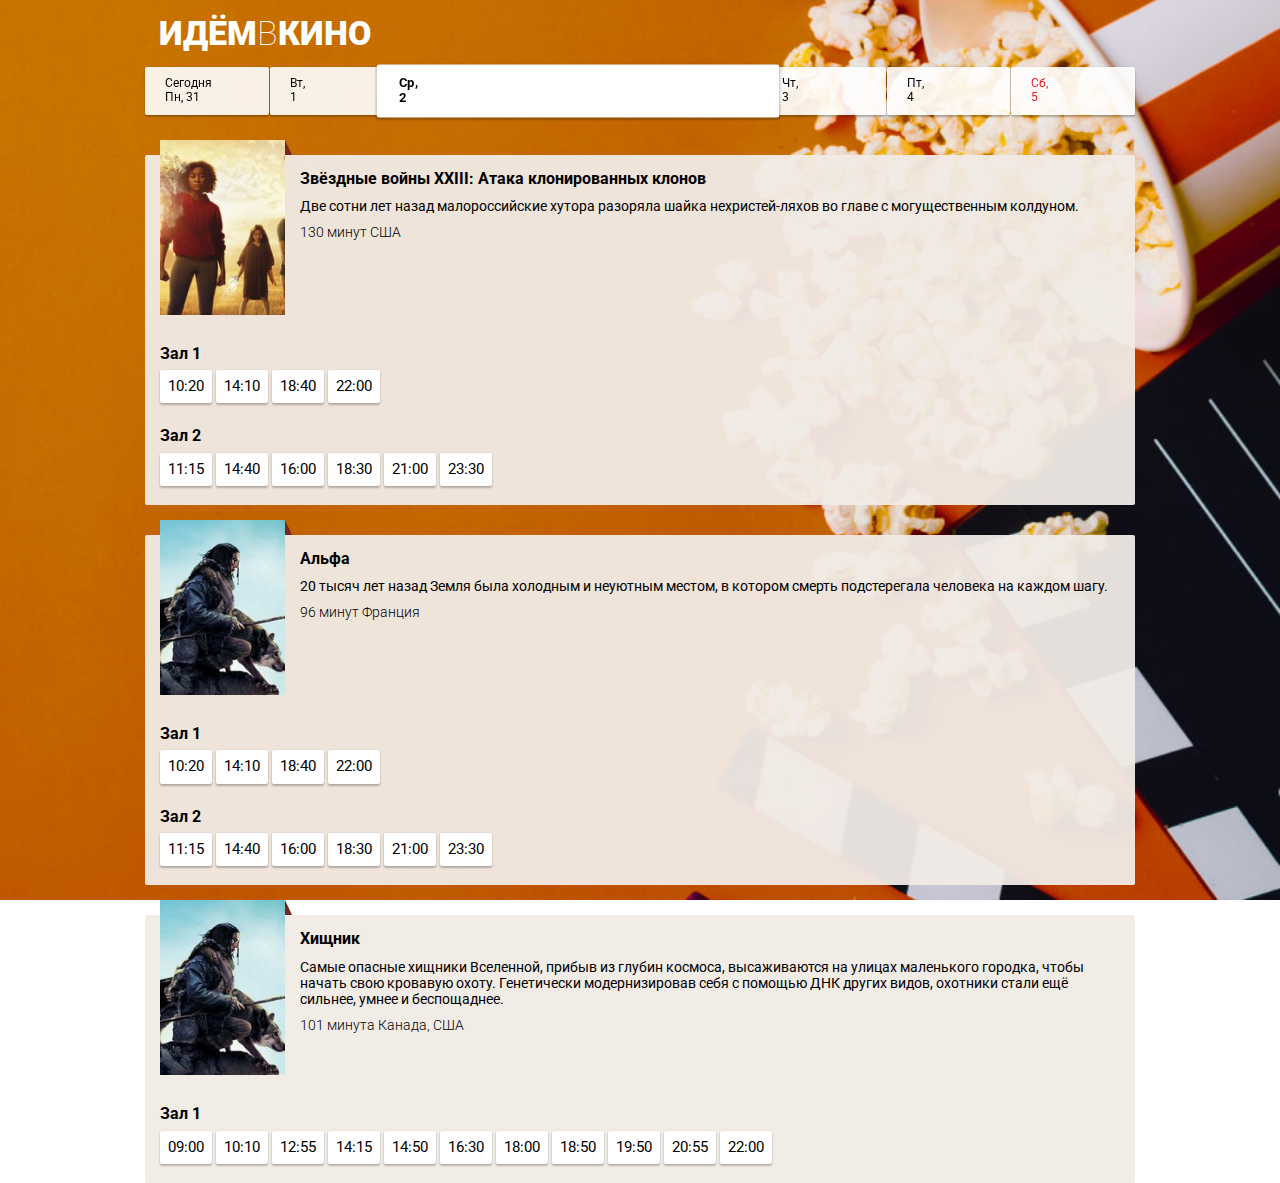
==== client/index.html @ 4e996f78 "Initial commit" ====
<!DOCTYPE html>
<html lang="ru">

<head>
  <meta charset="UTF-8">
  <meta name="viewport" content="width=device-width, initial-scale=1.0">
  <meta http-equiv="X-UA-Compatible" content="ie=edge">
  <title>ИдёмВКино</title>
  <link rel="stylesheet" href="css/normalize.css">
  <link rel="stylesheet" href="css/styles.css">
  <link href="https://fonts.googleapis.com/css?family=Roboto:100,300,400,500,700,900&amp;subset=cyrillic,cyrillic-ext,latin-ext" rel="stylesheet">
</head>

<body>
  <header class="page-header">
    <h1 class="page-header__title">Идём<span>в</span>кино</h1>
  </header>
  
  <nav class="page-nav">
    <a class="page-nav__day page-nav__day_today" href="#">
      <span class="page-nav__day-week">Пн</span><span class="page-nav__day-number">31</span>
    </a>
    <a class="page-nav__day" href="#">
      <span class="page-nav__day-week">Вт</span><span class="page-nav__day-number">1</span>
    </a>
    <a class="page-nav__day page-nav__day_chosen" href="#">
      <span class="page-nav__day-week">Ср</span><span class="page-nav__day-number">2</span>
    </a>
    <a class="page-nav__day" href="#">
      <span class="page-nav__day-week">Чт</span><span class="page-nav__day-number">3</span>
    </a>
    <a class="page-nav__day" href="#">
      <span class="page-nav__day-week">Пт</span><span class="page-nav__day-number">4</span>
    </a>
    <a class="page-nav__day page-nav__day_weekend" href="#">
      <span class="page-nav__day-week">Сб</span><span class="page-nav__day-number">5</span>
    </a>
  </nav>
  
  <main>
    <section class="movie">
      <div class="movie__info">
        <div class="movie__poster">
          <img class="movie__poster-image" alt="Звёздные войны постер" src="i/poster1.jpg">
        </div>
        <div class="movie__description">
          <h2 class="movie__title">Звёздные войны XXIII: Атака клонированных клонов</h2>
          <p class="movie__synopsis">Две сотни лет назад малороссийские хутора разоряла шайка нехристей-ляхов во главе с могущественным колдуном.</p>
          <p class="movie__data">
            <span class="movie__data-duration">130 минут</span>
            <span class="movie__data-origin">США</span>
          </p>
        </div>
      </div>  
      
      <div class="movie-seances__hall">
        <h3 class="movie-seances__hall-title">Зал 1</h3>
        <ul class="movie-seances__list">
          <li class="movie-seances__time-block"><a class="movie-seances__time" href="hall.html">10:20</a></li>
          <li class="movie-seances__time-block"><a class="movie-seances__time" href="hall.html">14:10</a></li>
          <li class="movie-seances__time-block"><a class="movie-seances__time" href="hall.html">18:40</a></li>
          <li class="movie-seances__time-block"><a class="movie-seances__time" href="hall.html">22:00</a></li>
        </ul>
      </div>
      <div class="movie-seances__hall">
        <h3 class="movie-seances__hall-title">Зал 2</h3>
        <ul class="movie-seances__list">
          <li class="movie-seances__time-block"><a class="movie-seances__time" href="hall.html">11:15</a></li>
          <li class="movie-seances__time-block"><a class="movie-seances__time" href="hall.html">14:40</a></li>
          <li class="movie-seances__time-block"><a class="movie-seances__time" href="hall.html">16:00</a></li>
          <li class="movie-seances__time-block"><a class="movie-seances__time" href="hall.html">18:30</a></li>
          <li class="movie-seances__time-block"><a class="movie-seances__time" href="hall.html">21:00</a></li>
          <li class="movie-seances__time-block"><a class="movie-seances__time" href="hall.html">23:30</a></li>     
        </ul>
      </div>      
    </section>
    
    <section class="movie">
      <div class="movie__info">      
        <div class="movie__poster">
          <img class="movie__poster-image" alt="Альфа постер" src="i/poster2.jpg">
        </div>
        <div class="movie__description">        
          <h2 class="movie__title">Альфа</h2>
          <p class="movie__synopsis">20 тысяч лет назад Земля была холодным и неуютным местом, в котором смерть подстерегала человека на каждом шагу.</p>
          <p class="movie__data">
            <span class="movie__data-duration">96 минут</span>
            <span class="movie__data-origin">Франция</span>
          </p>
        </div>    
      </div>  
      <div class="movie-seances__hall">
        <h3 class="movie-seances__hall-title">Зал 1</h3>
        <ul class="movie-seances__list">
          <li class="movie-seances__time-block"><a class="movie-seances__time" href="hall.html">10:20</a></li>
          <li class="movie-seances__time-block"><a class="movie-seances__time" href="hall.html">14:10</a></li>
          <li class="movie-seances__time-block"><a class="movie-seances__time" href="hall.html">18:40</a></li>
          <li class="movie-seances__time-block"><a class="movie-seances__time" href="hall.html">22:00</a></li>
        </ul>
      </div>
      <div class="movie-seances__hall">
        <h3 class="movie-seances__hall-title">Зал 2</h3>
        <ul class="movie-seances__list">
          <li class="movie-seances__time-block"><a class="movie-seances__time" href="hall.html">11:15</a></li>
          <li class="movie-seances__time-block"><a class="movie-seances__time" href="hall.html">14:40</a></li>
          <li class="movie-seances__time-block"><a class="movie-seances__time" href="hall.html">16:00</a></li>
          <li class="movie-seances__time-block"><a class="movie-seances__time" href="hall.html">18:30</a></li>
          <li class="movie-seances__time-block"><a class="movie-seances__time" href="hall.html">21:00</a></li>
          <li class="movie-seances__time-block"><a class="movie-seances__time" href="hall.html">23:30</a></li>     
        </ul>
      </div>      
    </section>   
    
    <section class="movie">
      <div class="movie__info">      
        <div class="movie__poster">
          <img class="movie__poster-image" alt="Хищник постер" src="i/poster2.jpg">
        </div>
        <div class="movie__description">        
          <h2 class="movie__title">Хищник</h2>
          <p class="movie__synopsis">Самые опасные хищники Вселенной, прибыв из глубин космоса, высаживаются на улицах маленького городка, чтобы начать свою кровавую охоту. Генетически модернизировав себя с помощью ДНК других видов, охотники стали ещё сильнее, умнее и беспощаднее.</p>
          <p class="movie__data">
            <span class="movie__data-duration">101 минута</span>
            <span class="movie__data-origin">Канада, США</span>
          </p>
        </div>    
      </div>  
      <div class="movie-seances__hall">
        <h3 class="movie-seances__hall-title">Зал 1</h3>
        <ul class="movie-seances__list">
          <li class="movie-seances__time-block"><a class="movie-seances__time" href="hall.html">09:00</a></li>
          <li class="movie-seances__time-block"><a class="movie-seances__time" href="hall.html">10:10</a></li>
          <li class="movie-seances__time-block"><a class="movie-seances__time" href="hall.html">12:55</a></li>
          <li class="movie-seances__time-block"><a class="movie-seances__time" href="hall.html">14:15</a></li>
          <li class="movie-seances__time-block"><a class="movie-seances__time" href="hall.html">14:50</a></li>
          <li class="movie-seances__time-block"><a class="movie-seances__time" href="hall.html">16:30</a></li>
          <li class="movie-seances__time-block"><a class="movie-seances__time" href="hall.html">18:00</a></li>
          <li class="movie-seances__time-block"><a class="movie-seances__time" href="hall.html">18:50</a></li>
          <li class="movie-seances__time-block"><a class="movie-seances__time" href="hall.html">19:50</a></li>
          <li class="movie-seances__time-block"><a class="movie-seances__time" href="hall.html">20:55</a></li>
          <li class="movie-seances__time-block"><a class="movie-seances__time" href="hall.html">22:00</a></li>
        </ul>
      </div>     
    </section>     
  </main>
  
</body>
</html>
---- client/css/styles.css ----
@charset "UTF-8";
* {
  margin: 0;
  padding: 0;
  box-sizing: border-box;
}

html {
  font-family: "Roboto", sans-serif;
  font-size: 62.5%;
}

body {
  background-image: url("../i/background.jpg");
  background-size: cover;
  background-attachment: fixed;
  background-position: right;
}

.page-header {
  padding: 1.4rem;
}

.page-header__title {
  margin: 0;
  font-weight: 900;
  font-size: 3.4rem;
  color: #FFFFFF;
  text-transform: uppercase;
}
.page-header__title span {
  font-weight: 100;
}

/* ~~~~~~~~~~~~ Главная ~~~~~~~~~~~~ */
.page-nav {
  position: sticky;
  top: 2px;
  padding-bottom: 1rem;
  display: flex;
  flex-wrap: nowrap;
  align-items: stretch;
  color: #000000;
  z-index: 10;
}
.page-nav .page-nav__day {
  flex-basis: calc(100% / 8);
  font-size: 1.2rem;
  padding: 1rem;
  background: rgba(255, 255, 255, 0.9);
  box-shadow: 0px 2px 2px rgba(0, 0, 0, 0.24), 0px 0px 2px rgba(0, 0, 0, 0.12);
  border-radius: 2px;
  text-decoration: none;
  color: #000000;
}
.page-nav .page-nav__day + .page-nav__day {
  margin-left: 1px;
}
.page-nav .page-nav__day .page-nav__day-week::after {
  content: ',';
}
.page-nav .page-nav__day .page-nav__day-number::before {
  content: ' ';
}
.page-nav .page-nav__day .page-nav__day-week, .page-nav .page-nav__day .page-nav__day-number {
  display: block;
}
.page-nav .page-nav__day_chosen {
  flex-grow: 1;
  background-color: #FFFFFF;
  font-weight: 700;
  transform: scale(1.1);
}
.page-nav .page-nav__day_weekend {
  color: #DE2121;
}
.page-nav .page-nav__day_next {
  text-align: center;
}
.page-nav .page-nav__day_next::before {
  content: '>';
  font-family: monospace;
  font-weight: 700;
  font-size: 2.4rem;
}
.page-nav .page-nav__day_today .page-nav__day-week::before {
  content: 'Сегодня';
  display: block;
}
.page-nav .page-nav__day_today .page-nav__day-week, .page-nav .page-nav__day_today .page-nav__day-number {
  display: inline;
}

.movie {
  position: relative;
  padding: 1.5rem;
  margin-top: 3rem;
  background: rgba(241, 235, 230, 0.95);
  color: #000000;
}
.movie .movie__info {
  display: flex;
}
.movie .movie__poster {
  position: relative;
  width: 12.5rem;
  height: 17.5rem;
  /*    left: 1.5rem;
      top: -1.5rem;*/
}
.movie .movie__poster .movie__poster-image {
  position: relative;
  top: -3rem;
  width: 12.5rem;
  height: 17.5rem;
}
.movie .movie__poster::after {
  content: '';
  display: block;
  position: absolute;
  right: -0.7rem;
  top: -3rem;
  border: 1.5rem solid transparent;
  border-bottom: 0 solid transparent;
  border-right: 0 solid transparent;
  border-left: 0.7rem solid #772720;
}
.movie .movie__description {
  flex-grow: 1;
  padding-left: 1.5rem;
}
.movie .movie__title {
  font-weight: 700;
  font-size: 1.6rem;
}
.movie .movie__synopsis {
  font-size: 1.4rem;
  margin-top: 1rem;
}
.movie .movie__data {
  font-size: 1.4rem;
  font-weight: 300;
  margin-top: 1rem;
}
.movie .movie-seances__hall + .movie-seances__hall {
  margin-top: 2rem;
}
.movie .movie-seances__hall .movie-seances__hall-title {
  font-weight: 700;
  font-size: 1.6rem;
}
.movie .movie-seances__hall .movie-seances__list {
  margin-top: 0.7rem;
  font-size: 0;
}
.movie .movie-seances__hall .movie-seances__time-block {
  display: inline-block;
  margin-bottom: 4px;
}
.movie .movie-seances__hall .movie-seances__time-block:nth-last-of-type(n + 1) {
  margin-right: 4px;
}
.movie .movie-seances__hall .movie-seances__time {
  display: block;
  padding: 8px;
  box-shadow: 0px 2px 2px rgba(0, 0, 0, 0.24), 0px 0px 2px rgba(0, 0, 0, 0.12);
  border-radius: 2px;
  background-color: #FFFFFF;
  color: #000000;
  text-decoration: none;
  font-size: 1.5rem;
}

/* ~~~~~~~~~~~~ Кинозал ~~~~~~~~~~~~ */
.acceptin-button {
  display: block;
  margin: 3rem auto 0;
  box-shadow: 0px 3px 3px rgba(0, 0, 0, 0.24), 0px 0px 3px rgba(0, 0, 0, 0.12);
  border-radius: 3px;
  border: none;
  padding: 12px 57px;
  text-transform: uppercase;
  font-weight: 500;
  font-size: 1.4rem;
  background-color: #16A6AF;
  color: #FFFFFF;
}

.buying {
  background-color: rgba(241, 235, 230, 0.95);
  padding-bottom: 3rem;
}

.buying__info {
  display: flex;
  align-items: center;
  justify-content: space-between;
  padding: 1.5rem;
}
.buying__info .buying__info-description {
  padding-right: 1.5rem;
}
.buying__info .buying__info-title, .buying__info .buying__info-hall {
  font-size: 1.6rem;
  font-weight: 700;
}
.buying__info .buying__info-start {
  font-size: 1.4rem;
  font-weight: 300;
  margin: 0.7rem 0;
}
.buying__info .buying__info-hint {
  position: relative;
  font-weight: 300;
  font-size: 1.4rem;
  text-align: center;
}
.buying__info .buying__info-hint p {
  position: relative;
  width: 10rem;
}
.buying__info .buying__info-hint p::before {
  content: '';
  position: absolute;
  left: -1rem;
  top: calc(50% - 1.6rem);
  display: block;
  width: 2.4rem;
  height: 3.2rem;
  background-image: url(../i/hint.png);
  background-size: 2.4rem 3.2rem;
}

.conf-step {
  text-align: center;
  background-color: #171D24;
  padding: 1.5rem 3rem 1.5rem;
}

.conf-step__wrapper {
  font-size: 0;
  display: inline-block;
  background-image: url(../i/screen.png);
  background-position: top;
  background-repeat: no-repeat;
  background-size: 100%;
  padding-top: 3rem;
}
.conf-step__wrapper::before {
  content: '';
}

.conf-step__row + .conf-step__row {
  margin-top: 4px;
}

.conf-step__chair {
  display: inline-block;
  vertical-align: middle;
  width: 2rem;
  height: 2rem;
  border: 1px solid #525252;
  box-sizing: border-box;
  border-radius: 4px;
}
.conf-step__chair:not(:first-of-type) {
  margin-left: 4px;
}

.conf-step__chair_disabled {
  opacity: 0;
}

.conf-step__chair_standart {
  background-color: #FFFFFF;
}

.conf-step__chair_vip {
  background-color: #F9953A;
}

.conf-step__chair_taken {
  background-color: transparent;
}

.conf-step__chair_selected {
  background-color: #25C4CE;
  box-shadow: 0px 0px 4px #16A6AF;
  transform: scale(1.2);
}

.conf-step__legend {
  padding-top: 3rem;
  font-size: 1.4rem;
  font-weight: 300;
  color: #FFFFFF;
  display: flex;
  flex-wrap: nowrap;
  text-align: left;
}
.conf-step__legend .col {
  max-width: 25rem;
}
.conf-step__legend .col:first-of-type {
  padding-right: 1.5rem;
  margin-left: auto;
}
.conf-step__legend .col:last-of-type {
  margin-right: auto;
}
.conf-step__legend .conf-step__legend-price + .conf-step__legend-price {
  margin-top: 1rem;
}

/* ~~~~~~~~~~~~ Билет ~~~~~~~~~~~~ */
.tichet__check, .ticket__info-wrapper {
  padding-left: 1.5rem;
  padding-right: 1.5rem;
  background-color: rgba(241, 235, 230, 0.95);
}

.tichet__check {
  position: relative;
  padding-top: 2.5rem;
  padding-bottom: 2.5rem;
}
.tichet__check::before {
  content: '';
  display: block;
  position: absolute;
  top: -3px;
  left: 0;
  right: 0;
  height: 3px;
  background-image: url(../i/border-top.png);
  background-size: 10px 3px;
}
.tichet__check::after {
  content: '';
  display: block;
  position: absolute;
  bottom: -3px;
  left: 0;
  right: 0;
  height: 3px;
  background-image: url(../i/border-bottom.png);
  background-size: 10px 3px;
}

.ticket__info-wrapper {
  position: relative;
  margin-top: 6px;
  padding-top: 2rem;
  padding-bottom: 3rem;
}
.ticket__info-wrapper::before {
  content: '';
  display: block;
  position: absolute;
  top: -3px;
  left: 0;
  right: 0;
  height: 3px;
  background-image: url(../i/border-top.png);
  background-size: 10px 3px;
}
.ticket__info-wrapper::after {
  content: '';
  display: block;
  position: absolute;
  bottom: -3px;
  left: 0;
  right: 0;
  height: 3px;
  background-image: url(../i/border-bottom.png);
  background-size: 10px 3px;
}

.ticket__check-title {
  font-weight: 700;
  font-size: 2.2rem;
  text-transform: uppercase;
  color: #C76F00;
}

.ticket__info {
  font-size: 1.6rem;
  color: #000000;
}
.ticket__info + .ticket__info {
  margin-top: 1rem;
}

.ticket__details {
  font-weight: 700;
}

.ticket__hint {
  font-weight: 300;
  font-size: 1.4rem;
  margin-top: 3rem;
}
.ticket__hint + .ticket__hint {
  margin-top: 1rem;
}

.ticket__info-qr {
  display: block;
  margin: 3rem auto 0;
  width: 20rem;
  height: 20rem;
}

@media screen and (min-width: 479px) {
  .page-nav .page-nav__day {
    padding: 1rem 2rem;
  }
}
@media screen and (min-width: 990px) {
  .page-header, nav, main {
    width: 990px;
    margin: auto;
  }

  .movie, .buying {
    border-radius: 2px;
  }

  .buying__info-hint {
    display: none;
  }
}

/*================================================================*/

.movie .movie-seances__hall .acceptin-button-disabled {
 background-color: #888888;
 pointer-events: none
}

.acceptin-button:disabled {
  background-color: #888888;
  pointer-events: none
 }
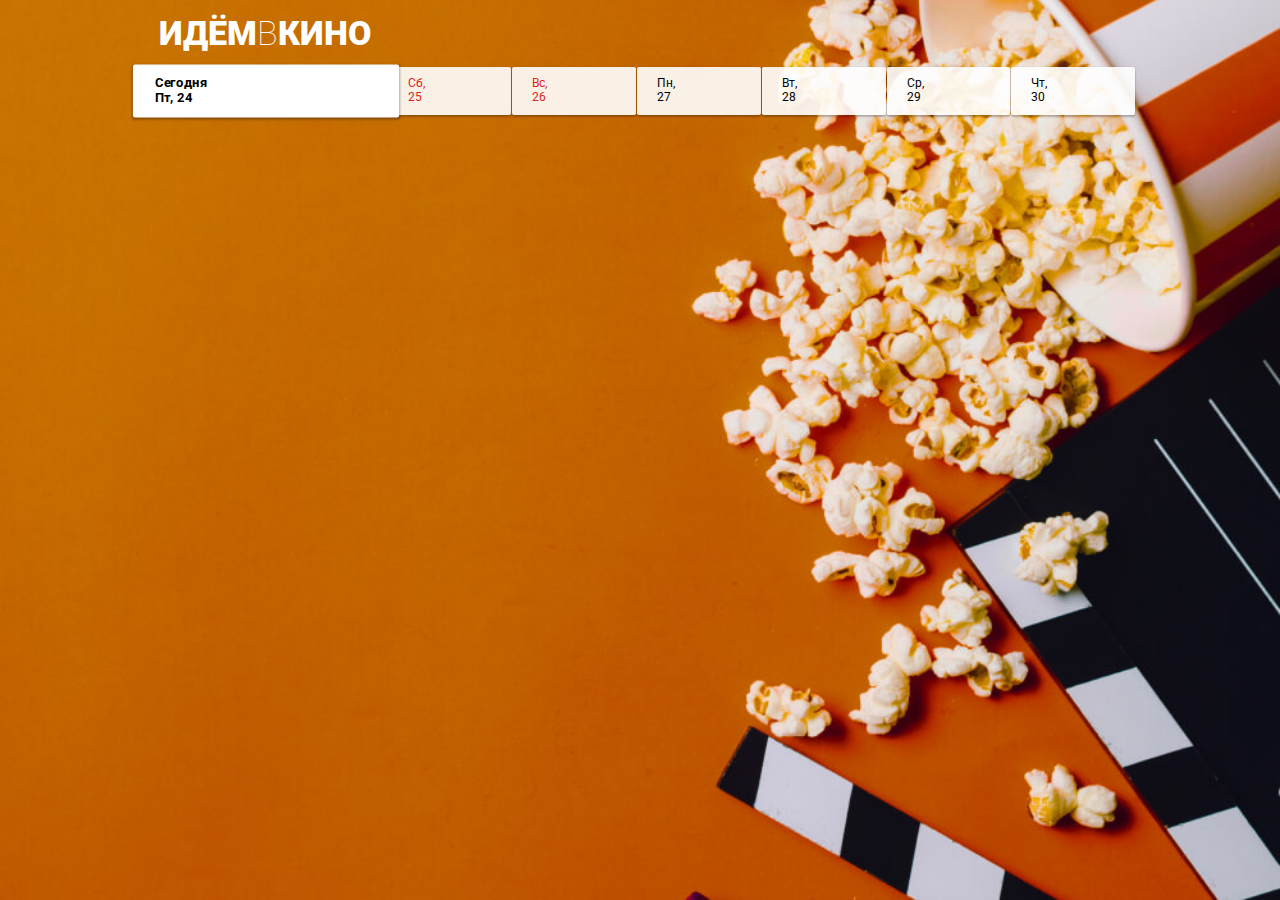
==== commit ddd85af4: "сделан адапт, сделан index кроме залов и сеансов" ====
--- a/client/index.html
+++ b/client/index.html
@@ -35,10 +35,15 @@
     <a class="page-nav__day page-nav__day_weekend" href="#">
       <span class="page-nav__day-week">Сб</span><span class="page-nav__day-number">5</span>
     </a>
+
+    <a class="page-nav__day page-nav__day_weekend" href="#">
+      <span class="page-nav__day-week">Вс</span><span class="page-nav__day-number">6</span>
+    </a>
+
   </nav>
   
   <main>
-    <section class="movie">
+    <!-- <section class="movie">
       <div class="movie__info">
         <div class="movie__poster">
           <img class="movie__poster-image" alt="Звёздные войны постер" src="i/poster1.jpg">
@@ -141,8 +146,9 @@
           <li class="movie-seances__time-block"><a class="movie-seances__time" href="hall.html">22:00</a></li>
         </ul>
       </div>     
-    </section>     
+    </section>  -->   
   </main>
-  
+  <script src="js/request.js"></script>
+  <script src="js/index.js" defer></script>
 </body>
 </html>--- a/client/css/styles.css
+++ b/client/css/styles.css
@@ -32,7 +32,7 @@
   font-weight: 100;
 }
 
-/* ~~~~~~~~~~~~ Главная ~~~~~~~~~~~~ */
+/* ~~~~~~~~~~~~ Главная (index) ~~~~~~~~~~~~ */
 .page-nav {
   position: sticky;
   top: 2px;
@@ -171,7 +171,7 @@
   font-size: 1.5rem;
 }
 
-/* ~~~~~~~~~~~~ Кинозал ~~~~~~~~~~~~ */
+/* ~~~~~~~~~~~~ Кинозал (hall) ~~~~~~~~~~~~ */
 .acceptin-button {
   display: block;
   margin: 3rem auto 0;
@@ -431,6 +431,18 @@
   }
 }
 
+@media screen and (max-width: 478px) {
+  .movie__info {
+    flex-direction: column;
+    margin-bottom: 2rem;
+  }
+
+  .conf-step {
+    padding-left: 1.5rem;
+    padding-right: 1.5rem;
+  }
+}
+
 /*================================================================*/
 
 .movie .movie-seances__hall .acceptin-button-disabled {
